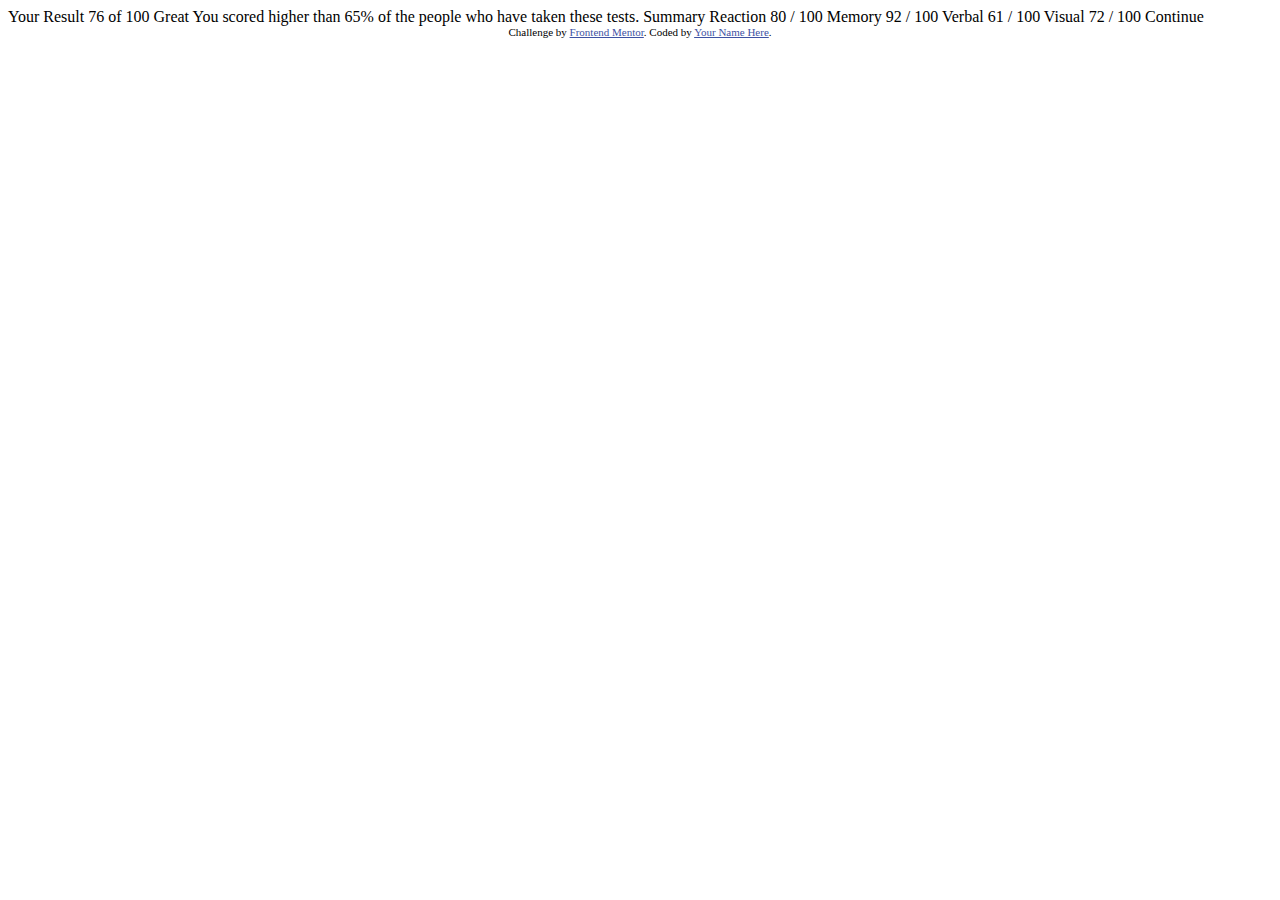
==== index.html @ 1b25e634 "files ready. start project" ====
<!DOCTYPE html>
<html lang="en">
<head>
  <meta charset="UTF-8">
  <meta name="viewport" content="width=device-width, initial-scale=1.0"> <!-- displays site properly based on user's device -->

  <link rel="icon" type="image/png" sizes="32x32" href="./assets/images/favicon-32x32.png">

  <link rel="stylesheet" href="style.css">
  
  <title>Frontend Mentor | Results summary component</title>

  <!-- Feel free to remove these styles or customise in your own stylesheet 👍 -->
  <style>
    .attribution { font-size: 11px; text-align: center; }
    .attribution a { color: hsl(228, 45%, 44%); }
  </style>
</head>
<body>

  Your Result
  76
  of 100

  Great
  You scored higher than 65% of the people who have taken these tests.
  
  Summary

  Reaction
  80 / 100

  Memory
  92 / 100

  Verbal
  61 / 100

  Visual
  72 / 100

  Continue
  
  <div class="attribution">
    Challenge by <a href="https://www.frontendmentor.io?ref=challenge" target="_blank">Frontend Mentor</a>. 
    Coded by <a href="#">Your Name Here</a>.
  </div>
</body>
</html>
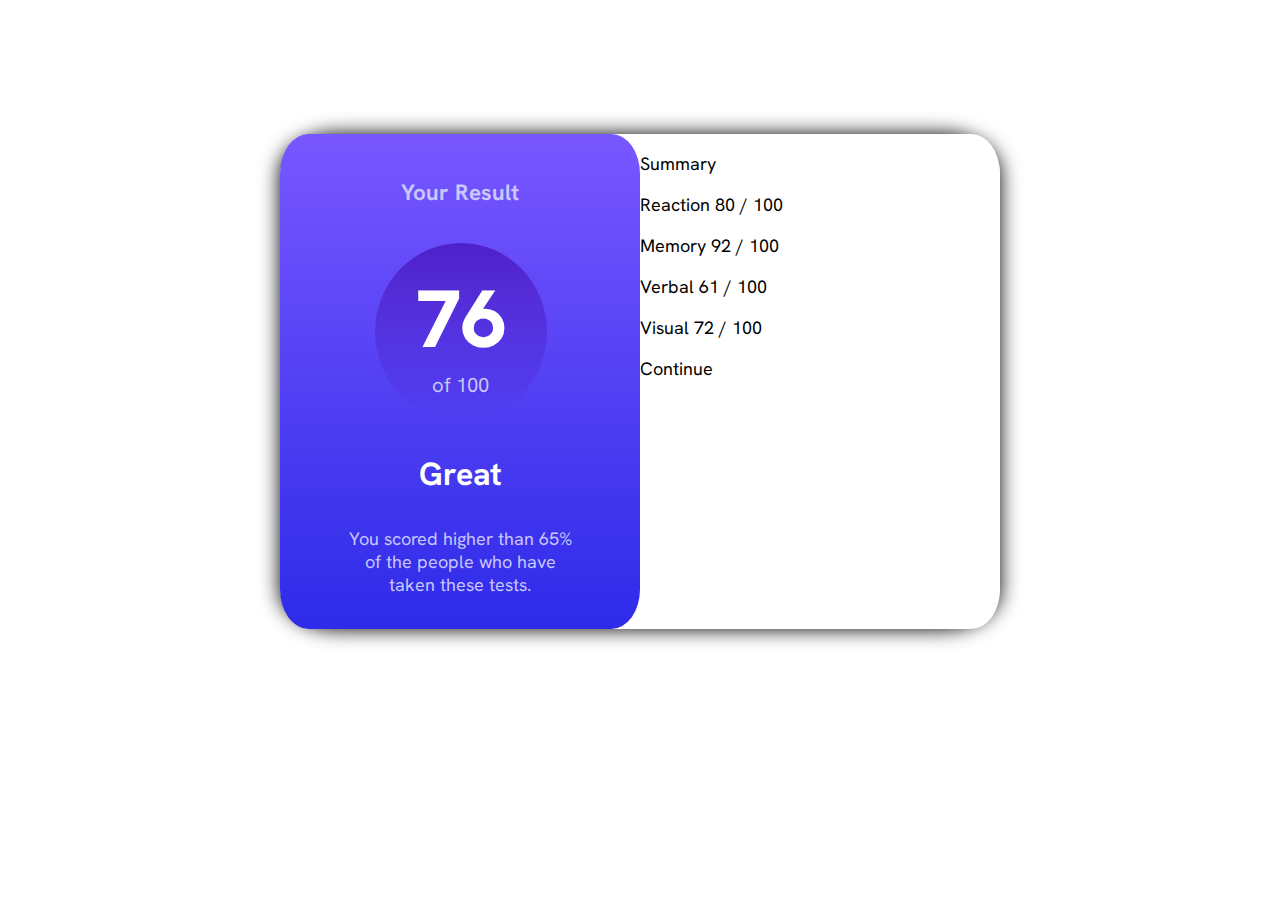
==== commit 567187cd: "do left side" ====
--- a/index.html
+++ b/index.html
@@ -2,48 +2,54 @@
 <html lang="en">
 <head>
   <meta charset="UTF-8">
-  <meta name="viewport" content="width=device-width, initial-scale=1.0"> <!-- displays site properly based on user's device -->
+  <meta name="viewport" content="width=device-width, initial-scale=1.0">
 
+
+  <!-- page icon -->
   <link rel="icon" type="image/png" sizes="32x32" href="./assets/images/favicon-32x32.png">
 
+
+  <!-- css link -->
   <link rel="stylesheet" href="style.css">
+
+
+  <!-- fonts link -->
+  <link rel="preconnect" href="https://fonts.googleapis.com">
+  <link rel="preconnect" href="https://fonts.gstatic.com" crossorigin>
+  <link href="https://fonts.googleapis.com/css2?family=Hanken+Grotesk:wght@500;700;800&display=swap" rel="stylesheet">
   
+
   <title>Frontend Mentor | Results summary component</title>
-
-  <!-- Feel free to remove these styles or customise in your own stylesheet 👍 -->
-  <style>
-    .attribution { font-size: 11px; text-align: center; }
-    .attribution a { color: hsl(228, 45%, 44%); }
-  </style>
 </head>
 <body>
+  <div class="main">
+    <div class="leftSide">
+  <p class="header">Your Result</p>
+  <div class="circle">
+  <p><small class="numb">76</small><br><small class="of">of 100</small></p>
+    
+  </div>
+  <p class="great">Great</p>
+<p class="score">You scored higher than 65% of the people who have taken these tests.</p>
+</div>
+<div class="rightSide">
+  <p>Summary</p>
 
-  Your Result
-  76
-  of 100
+<p>Reaction
+  80 / 100</p>
 
-  Great
-  You scored higher than 65% of the people who have taken these tests.
-  
-  Summary
+<p>Memory
+  92 / 100</p>
 
-  Reaction
-  80 / 100
+<p>Verbal
+  61 / 100</p>
 
-  Memory
-  92 / 100
+<p>Visual
+  72 / 100</p>
 
-  Verbal
-  61 / 100
+<p>Continue</p>
+</div>
+  </div>
 
-  Visual
-  72 / 100
-
-  Continue
-  
-  <div class="attribution">
-    Challenge by <a href="https://www.frontendmentor.io?ref=challenge" target="_blank">Frontend Mentor</a>. 
-    Coded by <a href="#">Your Name Here</a>.
-  </div>
 </body>
 </html>--- a/style.css
+++ b/style.css
@@ -0,0 +1,77 @@
+p{
+    font-size: 18px;
+}
+
+body {
+    font-family: "Hanken Grotesk", sans-serif;
+    background-color: hsl(0, 0%, 100%);
+    display: flex;
+    justify-content: center;
+    align-items: center;
+  }
+  
+  .main { 
+    background-color: hsl(0, 0%, 100%);
+    width: 80vh;
+    box-shadow: 0px 0px 20px black;
+    margin-top: 10%;
+    display: flex;
+    border-radius: 8%;
+    height: 55vh;
+  }
+  
+  .leftSide{
+    
+    text-align: center;
+    width: 50%;
+    background-image: linear-gradient(hsl(252, 100%, 67%), hsl(241, 81%, 54%));
+    border-radius: 8%;
+  }
+
+  .rightSide{
+    width: 50%;
+    background-color: hsl(0, 0%, 100%);
+    float: right;
+    border-radius: 8%;
+  }
+
+.leftSide .header{
+
+    font-size: 1.4em;
+    margin-top: 12%;
+    font-weight: 700;
+    color: hsl(241, 100%, 89%);
+}
+
+.circle{
+    background-image: linear-gradient(hsla(256, 72%, 46%, 1),hsla(241, 72%, 46%, 0));
+    margin-left: 10.5vh;
+    padding: 5px;
+    width: 45%;
+    border-radius:50%;
+    margin-top: 10%;
+}
+
+.circle .numb{
+    font-size: 4.5em;
+    font-weight: 800;
+    color: hsl(0, 0%, 100%);
+    
+}
+
+.circle .of, .leftSide .score{
+    color: hsl(241, 100%, 89%);
+    font-size: 1.1250em;
+}
+
+.leftSide .great{
+    font-size: 2em;
+    font-weight: 700;
+    color: hsl(0, 0%, 100%);
+
+}
+
+.leftSide .score{
+    padding-left: 65px;
+    padding-right: 65px;
+}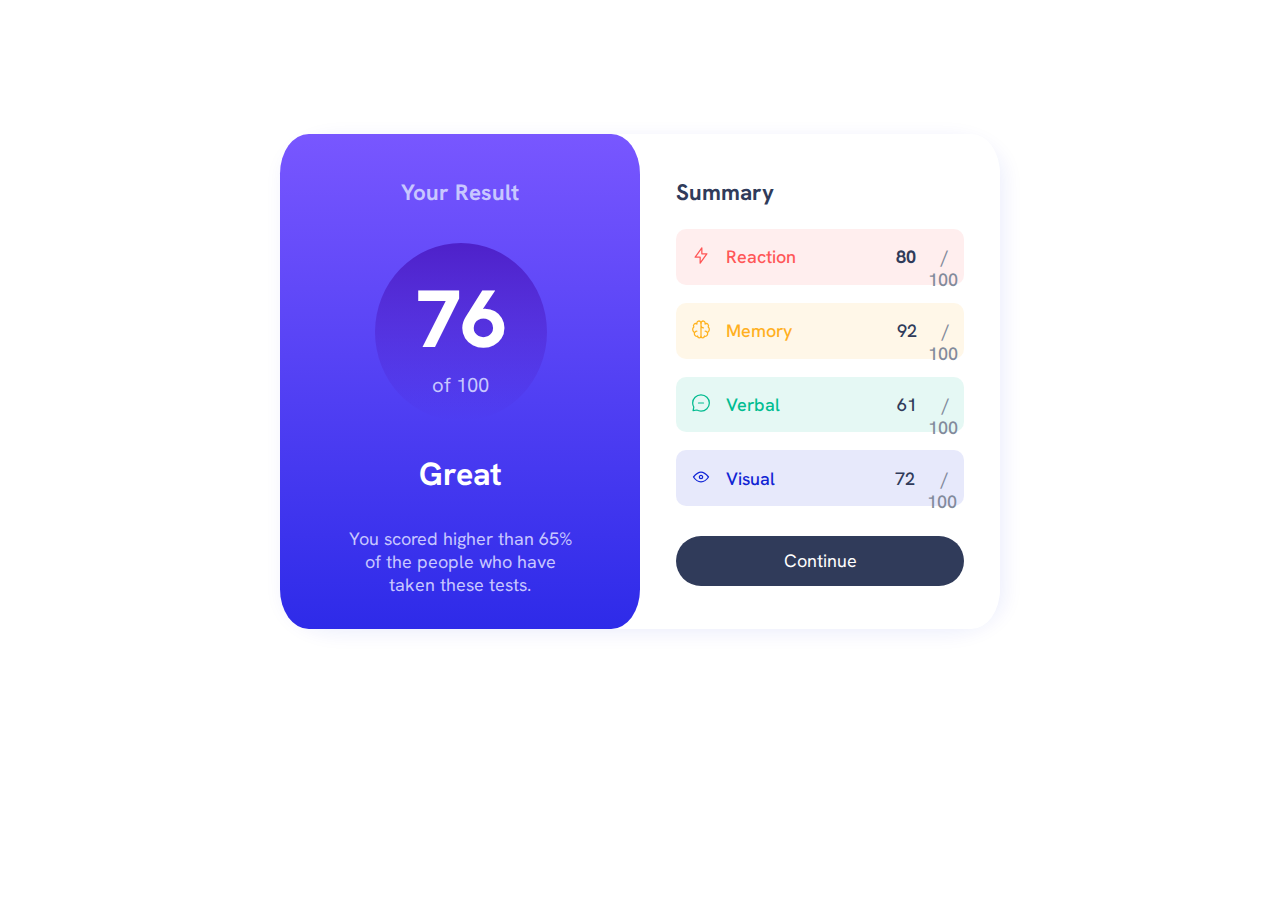
==== commit 3aada9c5: "end project without mobile ver" ====
--- a/index.html
+++ b/index.html
@@ -33,21 +33,21 @@
 <p class="score">You scored higher than 65% of the people who have taken these tests.</p>
 </div>
 <div class="rightSide">
-  <p>Summary</p>
+  <p class="header">Summary</p>
 
-<p>Reaction
-  80 / 100</p>
+<p class="withImages" id="first"><img src="assets\images\icon-reaction.svg"><b class="textReaction">Reaction</b>
+  <b class="actualScore first">80&nbsp;</b><b class="maxScore">&nbsp;/ 100</b></p>
 
-<p>Memory
-  92 / 100</p>
+<p class="withImages" id="second"><img src="assets\images\icon-memory.svg"><b class="textMemory">Memory</b>
+  <b class="actualScore second">92&nbsp;</b><b class="maxScore">&nbsp;/ 100</b></p>
 
-<p>Verbal
-  61 / 100</p>
+<p class="withImages" id="third"><img src="assets\images\icon-verbal.svg"><b class="textVerbal">Verbal</b>
+  <b class="actualScore third">61&nbsp;</b><b class="maxScore">&nbsp;/ 100</b></p>
 
-<p>Visual
-  72 / 100</p>
+<p class="withImages" id="fourth"><img src="assets\images\icon-visual.svg"><b class="textVisual">Visual</b>
+  <b class="actualScore fourth">72&nbsp;</b><b class="maxScore">&nbsp;/ 100</b></p>
 
-<p>Continue</p>
+<p class="continue">Continue</p>
 </div>
   </div>
 
--- a/style.css
+++ b/style.css
@@ -13,7 +13,7 @@
   .main { 
     background-color: hsl(0, 0%, 100%);
     width: 80vh;
-    box-shadow: 0px 0px 20px black;
+    box-shadow: 4px 4px 20px hsl(234, 85%, 45%, 0.08);
     margin-top: 10%;
     display: flex;
     border-radius: 8%;
@@ -74,4 +74,102 @@
 .leftSide .score{
     padding-left: 65px;
     padding-right: 65px;
+}
+
+
+.rightSide p{
+    margin-left: 10%;
+}
+
+.rightSide .header{
+    
+    font-size: 1.4em;
+    margin-top: 12%;
+    font-weight: 700;
+    color: hsl(224, 30%, 27%);
+}
+
+
+.rightSide .withImages{
+    /* background-color: red; */
+    width: 80%;
+    height: 8%;
+    border-radius: 10px;
+    text-align: center;
+    padding-top: 4.5% ;
+    display: flex;
+}
+
+.rightSide #first{
+    background-color:hsla(0,100%,67%,0.1);
+}
+
+.rightSide b{
+    font-weight: 500;
+}
+
+.rightSide .textReaction{
+    color: hsl(0, 100%, 67%);
+}
+
+.rightSide .first, .second, .third, .fourth{
+    color: hsl(224, 30%, 27%);
+    font-weight: 700;
+    
+    
+}
+
+.first{margin-left: 100px;}
+.second{margin-left: 105px;}
+.third{margin-left: 117px;}
+.fourth{margin-left: 120px;}
+
+
+.rightSide .maxScore{
+    color: hsl(222, 11%, 56%);
+    
+    
+}
+
+.rightSide img{
+    margin-left: 15px;
+    margin-right: 15px;
+    width: 20px;
+    margin-bottom: 19px;
+}
+
+.rightSide .textMemory{
+    color: hsl(39, 100%, 56%);
+}
+.rightSide .textVerbal{
+    color: hsl(166, 100%, 37%);
+}
+.rightSide .textVisual{
+    color: hsl(234, 85%, 45%);
+}
+
+.rightSide #second{
+    background-color:hsla(39,100%,56%,0.1);
+}
+.rightSide #third{
+    background-color:hsla(166,100%,37%,0.1);
+}
+.rightSide #fourth{
+    background-color:hsla(234,85%,45%,0.1);
+}
+
+.rightSide .continue{
+    background-color: hsl(224, 30%, 27%);
+    width: 80%;
+    height: 10%;
+    border-radius: 25px;
+    margin-top: 30px;
+    display: flex; 
+    justify-content: center; 
+    align-items: center;
+    color: hsl(0, 0%, 100%);
+}
+
+.rightSide .continue:hover{
+    background-image: linear-gradient(hsl(252, 100%, 67%), hsl(241, 81%, 54%));
 }